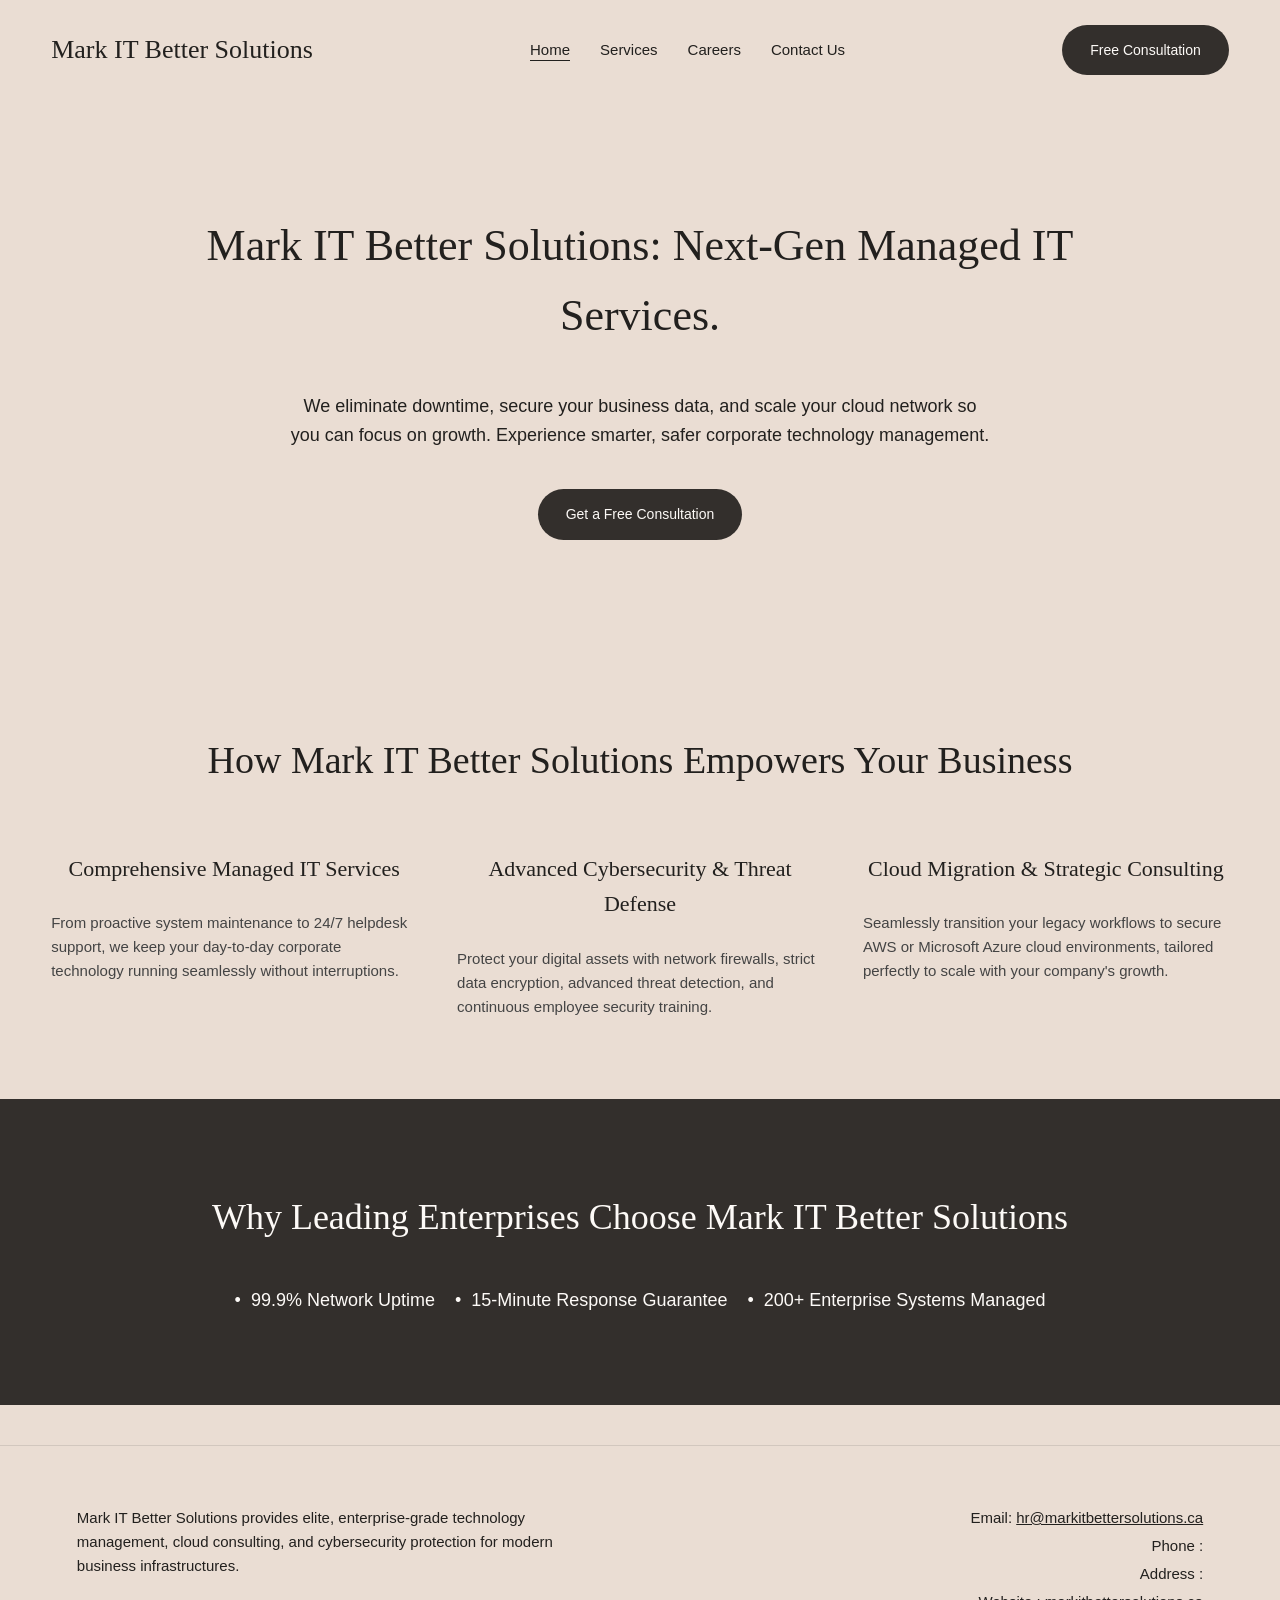
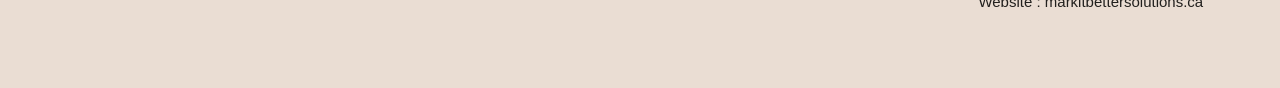
==== index.html @ d2ea372e "Add files via upload" ====
<!DOCTYPE html>
<html lang="en">
<head>
    <meta charset="UTF-8">
    <meta name="viewport" content="width=device-width, initial-scale=1.0">
    <title>Mark IT Better Solutions | Home</title>
    <link rel="stylesheet" href="style.css">
</head>
<body>

    <header class="site-header">
        <div class="brand-logo">Mark IT Better Solutions</div>
        <nav class="main-nav">
            <ul>
                <li class="active"><a href="index.html">Home</a></li>
                <li><a href="services.html">Services</a></li>
                <li><a href="careers.html">Careers</a></li>
                <li><a href="contact.html">Contact Us</a></li>
            </ul>
        </nav>
        <a href="contact.html" class="btn-pill">Free Consultation</a>
    </header>

    <section class="hero-section">
        <h1>Mark IT Better Solutions: Next-Gen Managed IT Services.</h1>
        <p>We eliminate downtime, secure your business data, and scale your cloud network so you can focus on growth. Experience smarter, safer corporate technology management.</p>
        <a href="contact.html" class="btn-pill">Get a Free Consultation</a>
    </section>

    <section class="home-services-section">
        <h2>How Mark IT Better Solutions Empowers Your Business</h2>
        <div class="services-three-col">
            <div class="service-col">
                <h3>Comprehensive Managed IT Services</h3>
                <p>From proactive system maintenance to 24/7 helpdesk support, we keep your day-to-day corporate technology running seamlessly without interruptions.</p>
            </div>
            <div class="service-col">
                <h3>Advanced Cybersecurity & Threat Defense</h3>
                <p>Protect your digital assets with network firewalls, strict data encryption, advanced threat detection, and continuous employee security training.</p>
            </div>
            <div class="service-col">
                <h3>Cloud Migration & Strategic Consulting</h3>
                <p>Seamlessly transition your legacy workflows to secure AWS or Microsoft Azure cloud environments, tailored perfectly to scale with your company's growth.</p>
            </div>
        </div>
    </section>

    <section class="trust-section">
        <h2>Why Leading Enterprises Choose Mark IT Better Solutions</h2>
        <ul class="trust-metrics">
            <li>99.9% Network Uptime</li>
            <li>15-Minute Response Guarantee</li>
            <li>200+ Enterprise Systems Managed</li>
        </ul>
    </section>

    <footer class="site-footer">
        <div class="footer-grid">
            <div class="footer-about">
                Mark IT Better Solutions provides elite, enterprise-grade technology management, cloud consulting, and cybersecurity protection for modern business infrastructures.
            </div>
            <div class="footer-contact">
                <p>Email: <a href="mailto:hr@markitbettersolutions.ca">hr@markitbettersolutions.ca</a></p>
                <p>Phone : </p>
                <p>Address : </p>
                <p>Website : markitbettersolutions.ca</p>
            </div>
        </div>
    </footer>

</body>
</html>
---- style.css ----
/* ==========================================================================
   GLOBAL DESIGN SYSTEM & VARIABLES
   ========================================================================== */
:root {
    --bg-cream: #eaddd3;
    --bg-dark-charcoal: #332f2c;
    --text-dark: #22201e;
    --text-light: #fdfaf7;
    --font-heading: 'Adobe Garamond Pro', 'Garamond', 'Georgia', serif;
    --font-body: 'Helvetica Neue', 'Arial', sans-serif;
    --border-radius-sm: 18px;
    --border-radius-lg: 32px;
}

* {
    box-sizing: border-box;
    margin: 0;
    padding: 0;
}

body {
    background-color: var(--bg-cream);
    color: var(--text-dark);
    font-family: var(--font-body);
    font-size: 16px;
    line-height: 1.6;
    overflow-x: hidden;
}

h1, h2, h3 {
    font-family: var(--font-heading);
    font-weight: normal;
    color: var(--text-dark);
}

a {
    color: inherit;
    text-decoration: none;
}

/* ==========================================================================
   SHARED HEADER & GLOBAL NAVIGATION
   ========================================================================== */
.site-header {
    display: flex;
    justify-content: space-between;
    align-items: center;
    padding: 25px 4%;
    background-color: var(--bg-cream);
    width: 100%;
}

.brand-logo {
    font-family: var(--font-heading);
    font-size: 26px;
    color: var(--text-dark);
}

.main-nav ul {
    display: flex;
    list-style: none;
    gap: 30px;
}

.main-nav a {
    font-size: 15px;
    position: relative;
    padding-bottom: 3px;
}

.main-nav li.active a::after {
    content: '';
    position: absolute;
    bottom: 0;
    left: 0;
    width: 100%;
    height: 1px;
    background-color: var(--text-dark);
}

.btn-pill {
    background-color: var(--bg-dark-charcoal);
    color: var(--text-light);
    padding: 14px 28px;
    border-radius: 40px;
    font-size: 14px;
    display: inline-block;
    border: none;
    cursor: pointer;
    transition: transform 0.2s ease;
}

.btn-pill:hover {
    transform: scale(1.02);
}

/* ==========================================================================
   SHARED FOOTER
   ========================================================================== */
.site-footer {
    border-top: 1px solid rgba(0,0,0,0.1);
    padding: 60px 6% 30px 6%;
    margin-top: 40px;
}

.footer-grid {
    display: grid;
    grid-template-columns: 1.2fr 1fr;
    gap: 40px;
    margin-bottom: 40px;
}

.footer-about {
    font-size: 15px;
    max-width: 500px;
}

.footer-contact {
    text-align: right;
    font-size: 15px;
}

.footer-contact p {
    margin-bottom: 4px;
}

.footer-contact a {
    text-decoration: underline;
}

/* ==========================================================================
   HOME PAGE SPECIFIC STYLES (Updated with Web Link Image)
   ========================================================================== */
.hero-section {
    position: relative;
    background: linear-gradient(rgba(234, 221, 211, 0.82), rgba(234, 221, 211, 0.82)), url('https://images.unsplash.com/photo-1497215728101-856f4ea42174?auto=format&fit=crop&w=1600&q=80') no-repeat center center;
    background-size: cover;
    text-align: center;
    padding: 100px 10%;
    min-height: 550px;
    display: flex;
    flex-direction: column;
    justify-content: center;
    align-items: center;
}

.hero-section h1 {
    font-size: 44px;
    max-width: 900px;
    margin-bottom: 40px;
}

.hero-section p {
    font-size: 18px;
    max-width: 700px;
    margin-bottom: 40px;
}

.home-services-section {
    text-align: center;
    padding: 80px 4%;
}

.home-services-section h2 {
    font-size: 38px;
    margin-bottom: 60px;
}

.services-three-col {
    display: grid;
    grid-template-columns: repeat(3, 1fr);
    gap: 40px;
    max-width: 1200px;
    margin: 0 auto;
}

.service-col h3 {
    font-size: 22px;
    margin-bottom: 25px;
}

.service-col p {
    font-size: 15px;
    color: #444;
    text-align: left;
}

.trust-section {
    background-color: var(--bg-dark-charcoal);
    color: var(--text-light);
    text-align: center;
    padding: 90px 4%;
}

.trust-section h2 {
    color: var(--text-light);
    font-size: 36px;
    margin-bottom: 40px;
}

.trust-metrics {
    list-style: none;
    display: flex;
    justify-content: center;
    gap: 20px;
    font-size: 18px;
}

.trust-metrics li::before {
    content: "• ";
    padding-right: 5px;
}

/* ==========================================================================
   SERVICES PAGE SPECIFIC STYLES
   ========================================================================== */
.page-intro-header {
    text-align: center;
    padding: 70px 10%;
}

.page-intro-header h1 {
    font-size: 46px;
    margin-bottom: 30px;
}

.page-intro-header p {
    font-size: 18px;
    max-width: 600px;
    margin: 0 auto;
}

.alternating-container {
    max-width: 1100px;
    margin: 0 auto;
    padding: 0 4%;
}

.service-row {
    display: flex;
    align-items: center;
    gap: 60px;
    margin-bottom: 100px;
}

.service-row.reverse {
    flex-direction: row-reverse;
}

.service-media, .service-desc {
    flex: 1;
}

.service-media img {
    width: 100%;
    height: auto;
    display: block;
    border-radius: var(--border-radius-lg);
    object-fit: cover;
}

.service-desc h2 {
    font-size: 28px;
    margin-bottom: 20px;
}

.service-desc p {
    font-size: 16px;
    color: #333;
}

.bottom-cta {
    text-align: center;
    padding: 80px 4%;
}

.bottom-cta h2 {
    font-size: 38px;
    margin-bottom: 25px;
}

.bottom-cta p {
    font-size: 18px;
    margin-bottom: 35px;
}

/* ==========================================================================
   CAREERS PAGE STYLES (Updated with Web Link Image)
   ========================================================================== */
.careers-hero {
    background: linear-gradient(rgba(234, 221, 211, 0.88), rgba(234, 221, 211, 0.88)), url('https://images.unsplash.com/photo-1522071820081-009f0129c71c?auto=format&fit=crop&w=1600&q=80') no-repeat center center;
    background-size: cover;
    text-align: center;
    padding: 100px 6%;
}

.careers-hero h1 {
    font-size: 44px;
    margin-bottom: 25px;
}

.careers-hero p {
    font-size: 18px;
    max-width: 650px;
    margin: 0 auto;
}

.split-layout-section {
    max-width: 1150px;
    margin: 80px auto;
    padding: 0 4%;
    display: flex;
    gap: 80px;
}

.split-left {
    flex: 1;
}

.split-left h2 {
    font-size: 32px;
    margin-bottom: 40px;
}

.split-left p {
    font-size: 16px;
    margin-bottom: 25px;
    max-width: 450px;
}

.split-right {
    flex: 1.2;
}

/* ==========================================================================
   UNIVERSAL BOXED FORM STYLING
   ========================================================================== */
.squarespace-style-form {
    display: flex;
    flex-direction: column;
    gap: 20px;
}

.form-group-row {
    display: flex;
    gap: 20px;
}

.form-field {
    display: flex;
    flex-direction: column;
    flex: 1;
}

.form-field label {
    font-size: 14px;
    margin-bottom: 6px;
}

.form-field label span {
    color: #666;
    font-size: 13px;
}

.form-input {
    background: transparent;
    border: 1px solid #777;
    border-radius: var(--border-radius-sm);
    padding: 14px 18px;
    font-size: 15px;
    width: 100%;
    outline: none;
}

.form-textarea {
    background: transparent;
    border: 1px solid #777;
    border-radius: var(--border-radius-sm);
    padding: 14px 18px;
    font-size: 15px;
    width: 100%;
    min-height: 130px;
    resize: vertical;
    outline: none;
}

.form-checkbox-label {
    display: flex;
    align-items: center;
    gap: 10px;
    font-size: 14px;
    cursor: pointer;
    margin-top: 5px;
}

.form-checkbox-label input {
    width: 16px;
    height: 16px;
    accent-color: var(--bg-dark-charcoal);
}

/* ==========================================================================
   CONTACT PAGE STYLES
   ========================================================================== */
.contact-section-container {
    max-width: 1150px;
    margin: 40px auto 80px auto;
    padding: 0 4%;
}

.contact-header {
    text-align: center;
    margin-bottom: 50px;
}

.contact-header h1 {
    font-size: 48px;
    margin-bottom: 15px;
}

.contact-header p {
    font-size: 16px;
    max-width: 650px;
    margin: 0 auto;
}

.contact-split-grid {
    display: grid;
    grid-template-columns: 1.2fr 1fr;
    gap: 60px;
    align-items: start;
}

.contact-media-wrapper img {
    width: 100%;
    height: auto;
    border-radius: var(--border-radius-lg);
    object-fit: cover;
}

/* ==========================================================================
   MOBILE RESPONSIVE BREAKPOINTS
   ========================================================================== */
@media (max-width: 900px) {
    .site-header {
        flex-direction: column;
        gap: 20px;
    }
    .services-three-col, .footer-grid, .contact-split-grid {
        grid-template-columns: 1fr;
    }
    .service-row, .service-row.reverse, .split-layout-section {
        flex-direction: column;
        gap: 40px;
    }
    .footer-contact {
        text-align: left;
    }
    .trust-metrics {
        flex-direction: column;
        gap: 10px;
    }
}
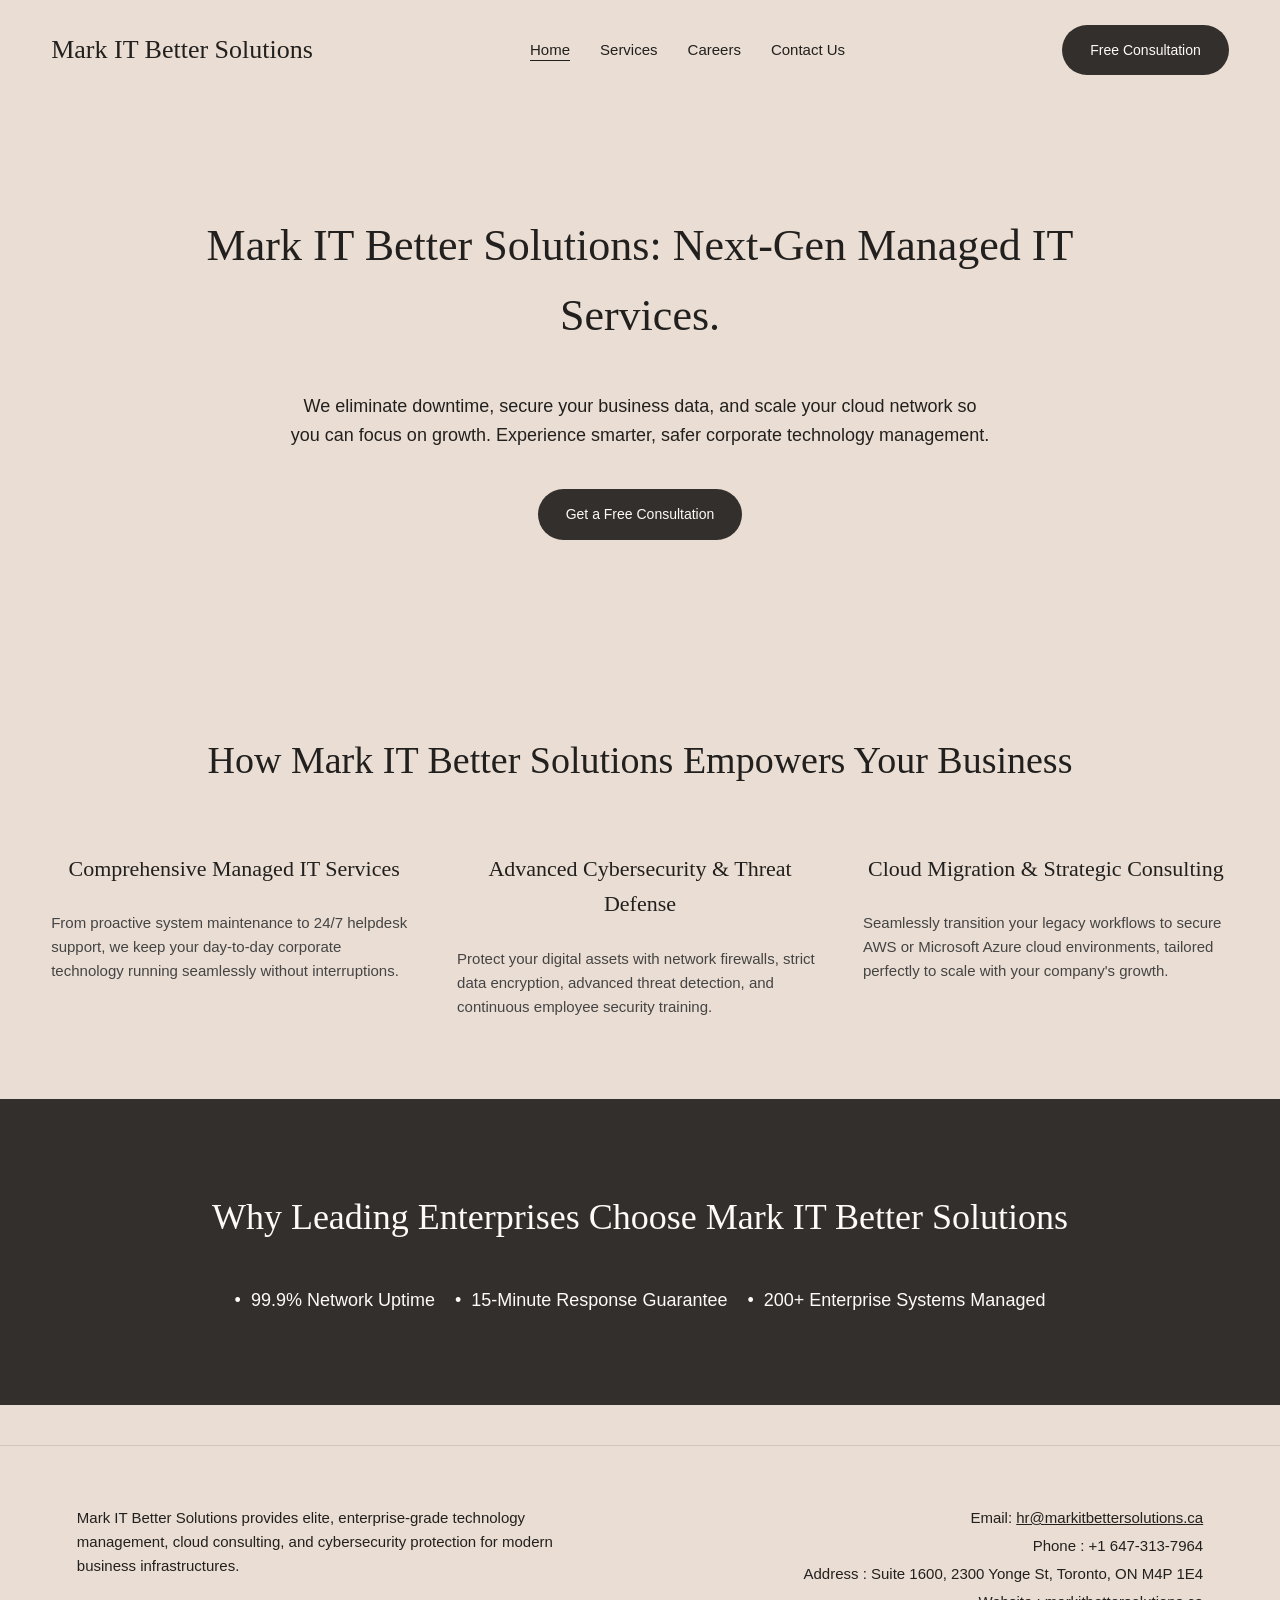
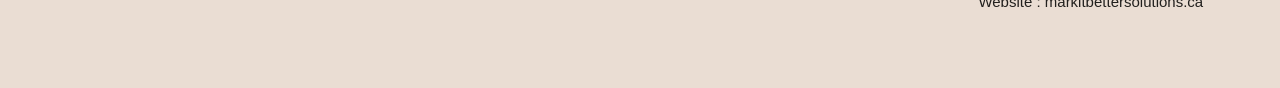
==== commit 4899f7b3: "Update index.html" ====
--- a/index.html
+++ b/index.html
@@ -3,8 +3,46 @@
 <head>
     <meta charset="UTF-8">
     <meta name="viewport" content="width=device-width, initial-scale=1.0">
-    <title>Mark IT Better Solutions | Home</title>
+    
+    <!-- 1. OPTIMIZED TITLE TAG (Under 60 Characters for Google Search Snippets) -->
+    <title>Managed IT Services & Cybersecurity | Mark IT Better Solutions</title>
+    
+    <!-- 2. OPTIMIZED META DESCRIPTION (Under 160 Characters for Better Click-Through Rates) -->
+    <meta name="description" content="Elite enterprise-grade technology management, cloud consulting, and advanced cybersecurity protection across Toronto. Get your free corporate IT consultation.">
+    
+    <!-- 3. CANONICAL TAG (Prevents Duplicate Content Penalties) -->
+    <link rel="canonical" href="https://markitbettersolutions.ca/index.html">
+    
     <link rel="stylesheet" href="style.css">
+
+    <!-- 4. GOOGLE LOCAL SEO JSON-LD SCHEMA (Structured Data for Rich Snippets & Maps Integration) -->
+    <script type="application/ld+json">
+    {
+      "@context": "https://schema.org",
+      "@type": "ProfessionalService",
+      "name": "Mark IT Better Solutions",
+      "url": "https://markitbettersolutions.ca",
+      "logo": "https://markitbettersolutions.ca/images/logo.png",
+      "image": "https://markitbettersolutions.ca/images/hero-network-mesh.webp",
+      "email": "hr@markitbettersolutions.ca",
+      "telephone": "+1-647-313-7964",
+      "priceRange": "$$$",
+      "description": "Mark IT Better Solutions provides elite, enterprise-grade technology management, cloud consulting, and cybersecurity protection for modern business infrastructures.",
+      "address": {
+        "@type": "PostalAddress",
+        "streetAddress": "Suite 1600, 2300 Yonge St",
+        "addressLocality": "Toronto",
+        "addressRegion": "ON",
+        "postalCode": "M4P 1E4",
+        "addressCountry": "CA"
+      },
+      "geo": {
+        "@type": "GeoCoordinates",
+        "latitude": "43.7080",
+        "longitude": "-79.3987"
+      }
+    }
+    </script>
 </head>
 <body>
 
@@ -21,6 +59,7 @@
         <a href="contact.html" class="btn-pill">Free Consultation</a>
     </header>
 
+    <!-- NOTE: Your stylesheet controls the background layout graphics natively via the .hero-section class. See step below for optimizing it! -->
     <section class="hero-section">
         <h1>Mark IT Better Solutions: Next-Gen Managed IT Services.</h1>
         <p>We eliminate downtime, secure your business data, and scale your cloud network so you can focus on growth. Experience smarter, safer corporate technology management.</p>
@@ -61,12 +100,13 @@
             </div>
             <div class="footer-contact">
                 <p>Email: <a href="mailto:hr@markitbettersolutions.ca">hr@markitbettersolutions.ca</a></p>
-                <p>Phone : </p>
-                <p>Address : </p>
+                <!-- 5. UPDATED SINKHOLES: Hardcoded actual phone & geographical data structures -->
+                <p>Phone : <a href="tel:+16473137964" style="color: inherit; text-decoration: none;">+1 647-313-7964</a></p>
+                <p>Address : Suite 1600, 2300 Yonge St, Toronto, ON M4P 1E4</p>
                 <p>Website : markitbettersolutions.ca</p>
             </div>
         </div>
     </footer>
 
 </body>
-</html>+</html>
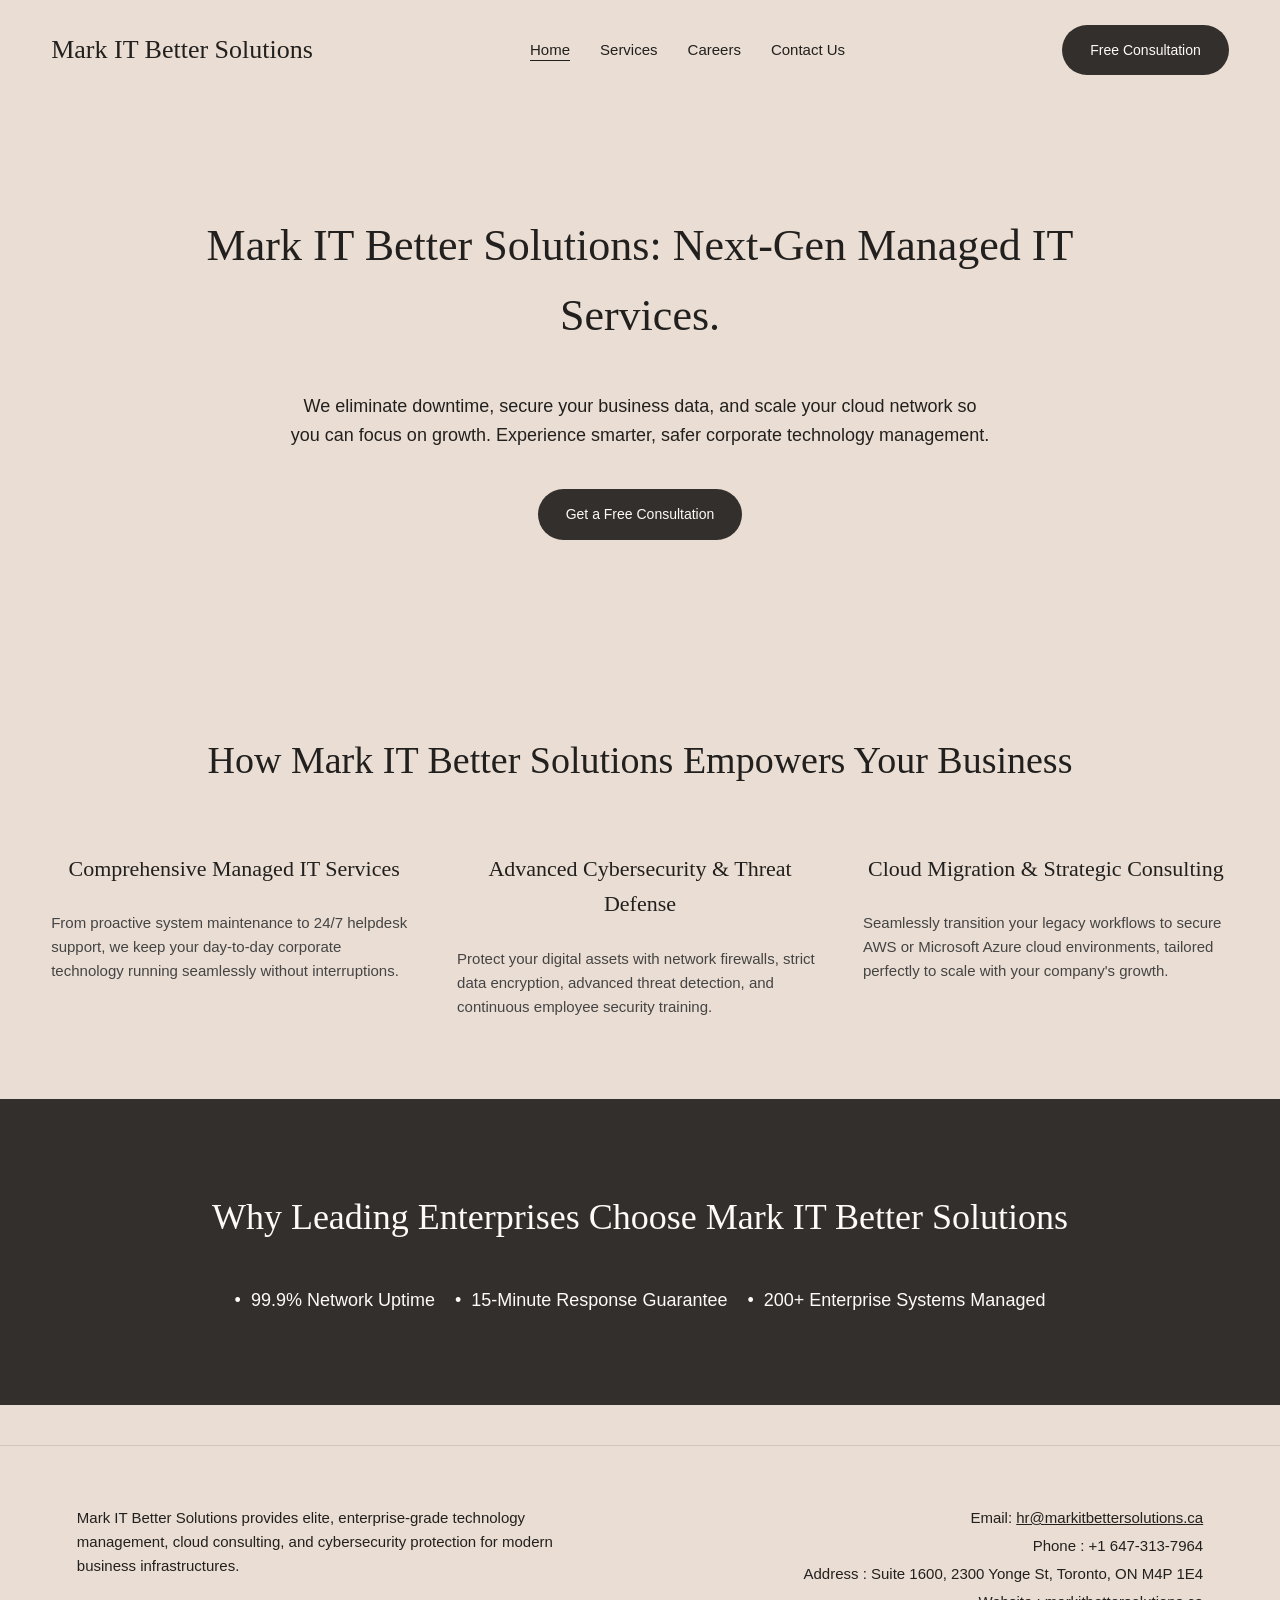
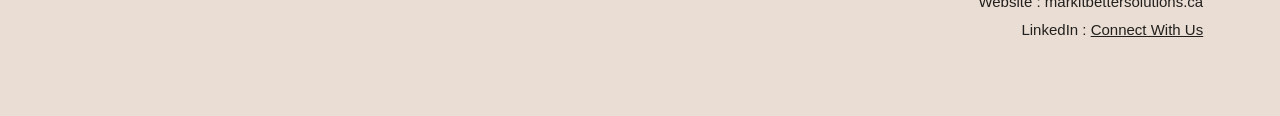
==== commit 49031ab7: "Update index.html" ====
--- a/index.html
+++ b/index.html
@@ -3,19 +3,12 @@
 <head>
     <meta charset="UTF-8">
     <meta name="viewport" content="width=device-width, initial-scale=1.0">
-    
-    <!-- 1. OPTIMIZED TITLE TAG (Under 60 Characters for Google Search Snippets) -->
     <title>Managed IT Services & Cybersecurity | Mark IT Better Solutions</title>
-    
-    <!-- 2. OPTIMIZED META DESCRIPTION (Under 160 Characters for Better Click-Through Rates) -->
     <meta name="description" content="Elite enterprise-grade technology management, cloud consulting, and advanced cybersecurity protection across Toronto. Get your free corporate IT consultation.">
-    
-    <!-- 3. CANONICAL TAG (Prevents Duplicate Content Penalties) -->
     <link rel="canonical" href="https://markitbettersolutions.ca/index.html">
-    
     <link rel="stylesheet" href="style.css">
 
-    <!-- 4. GOOGLE LOCAL SEO JSON-LD SCHEMA (Structured Data for Rich Snippets & Maps Integration) -->
+    <!-- GOOGLE LOCAL SEO JSON-LD SCHEMA -->
     <script type="application/ld+json">
     {
       "@context": "https://schema.org",
@@ -59,7 +52,6 @@
         <a href="contact.html" class="btn-pill">Free Consultation</a>
     </header>
 
-    <!-- NOTE: Your stylesheet controls the background layout graphics natively via the .hero-section class. See step below for optimizing it! -->
     <section class="hero-section">
         <h1>Mark IT Better Solutions: Next-Gen Managed IT Services.</h1>
         <p>We eliminate downtime, secure your business data, and scale your cloud network so you can focus on growth. Experience smarter, safer corporate technology management.</p>
@@ -100,10 +92,10 @@
             </div>
             <div class="footer-contact">
                 <p>Email: <a href="mailto:hr@markitbettersolutions.ca">hr@markitbettersolutions.ca</a></p>
-                <!-- 5. UPDATED SINKHOLES: Hardcoded actual phone & geographical data structures -->
                 <p>Phone : <a href="tel:+16473137964" style="color: inherit; text-decoration: none;">+1 647-313-7964</a></p>
                 <p>Address : Suite 1600, 2300 Yonge St, Toronto, ON M4P 1E4</p>
                 <p>Website : markitbettersolutions.ca</p>
+                <p>LinkedIn : <a href="https://www.linkedin.com/company/mark-it-better-solutions/" target="_blank" style="color: inherit; text-decoration: underline;">Connect With Us</a></p>
             </div>
         </div>
     </footer>
